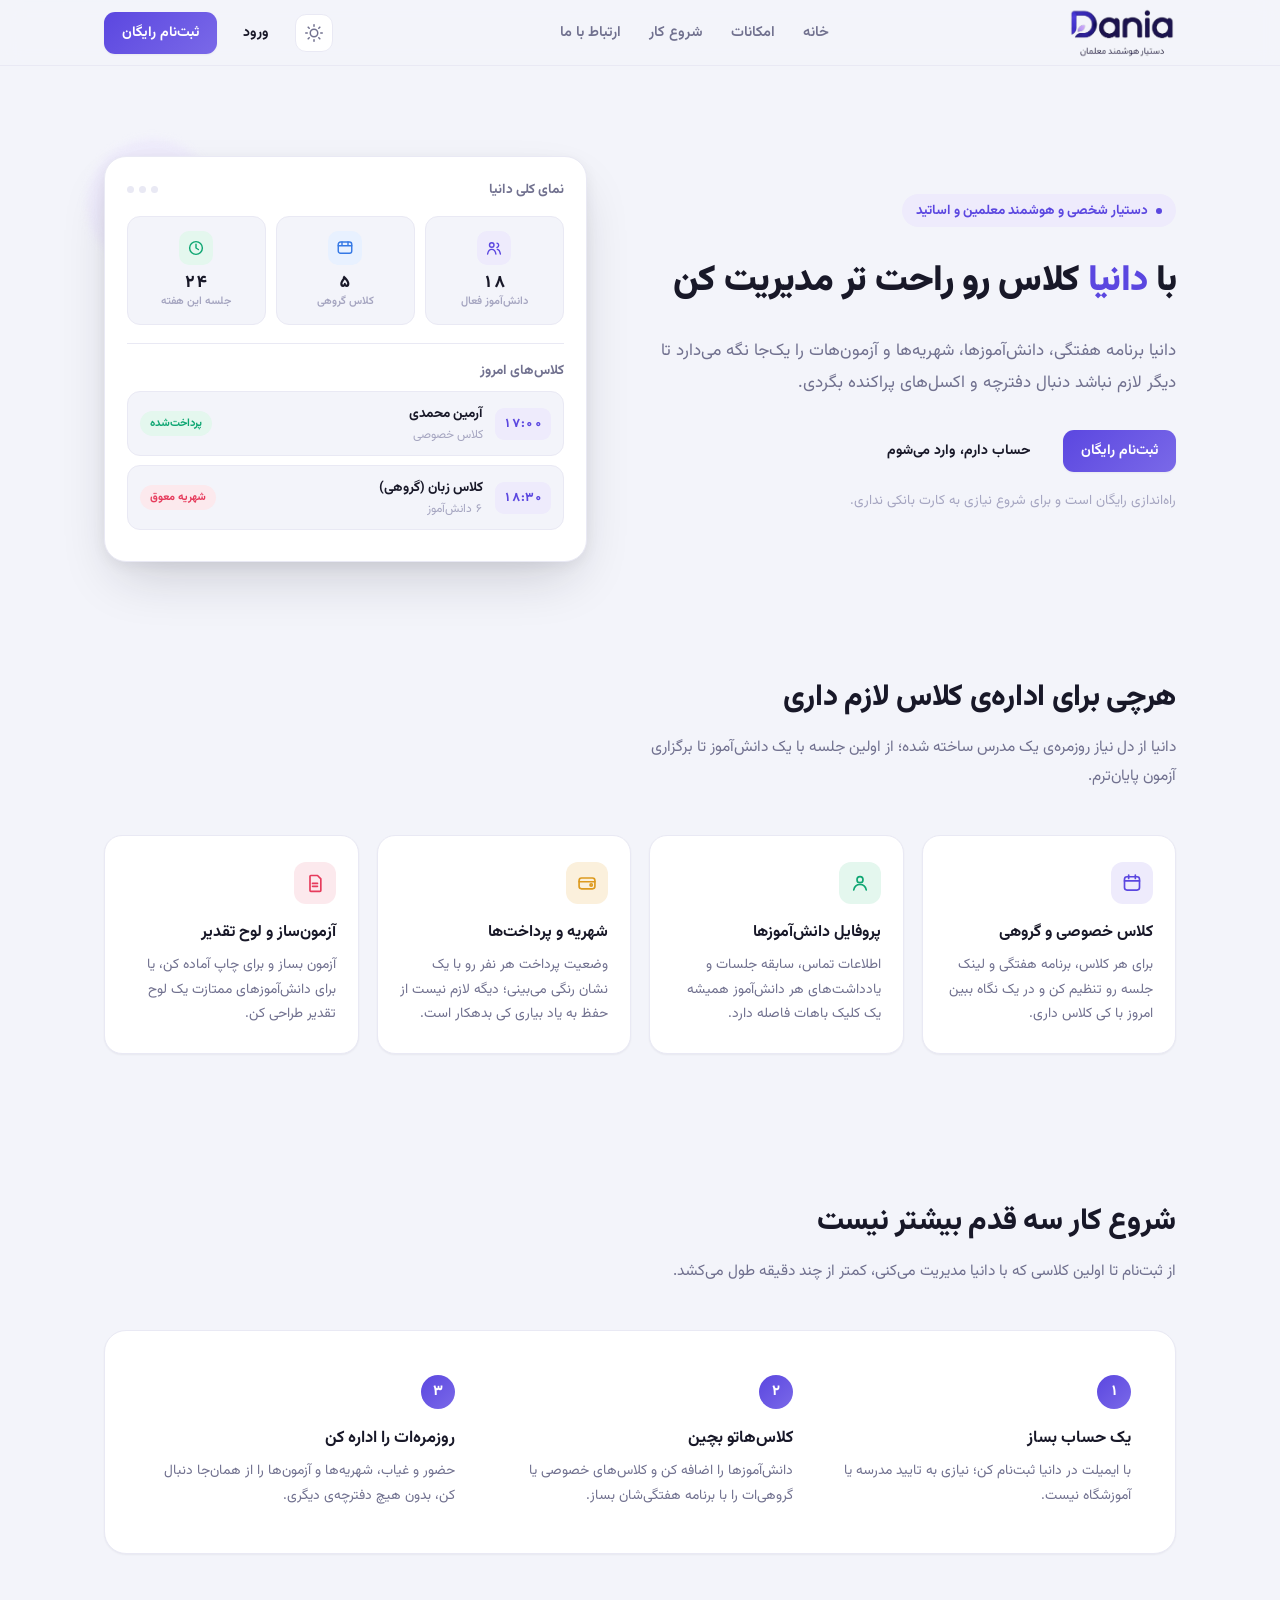
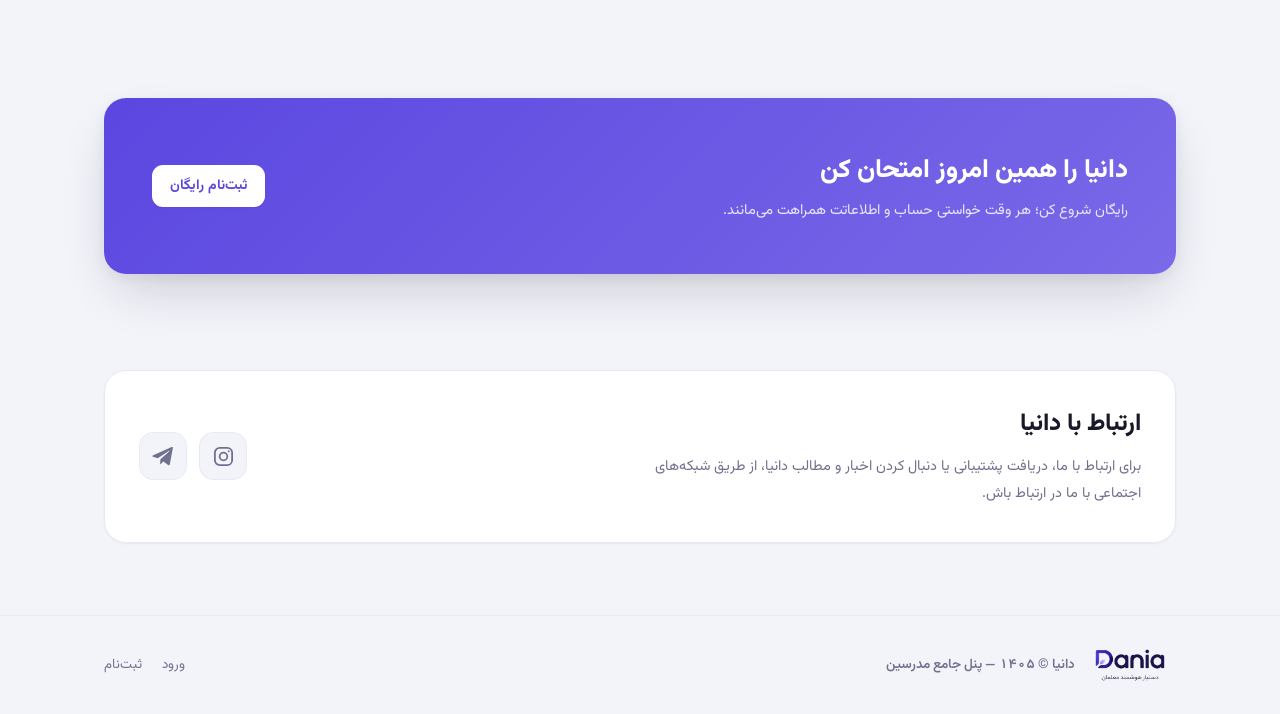
==== index.html @ 52aa92b7 "Create index.html" ====
<!DOCTYPE html>
<html lang="fa" dir="rtl">

<head>
  <meta charset="UTF-8">
  <meta name="viewport" content="width=device-width, initial-scale=1">
  <title>دانیا — پنل جامع مدرسین</title>
  <meta name="description"
    content="دانیا، محیطی برای اداره‌ی کلاس‌های خصوصی و گروهی: برنامه هفتگی، دانش‌آموزها، شهریه‌ها و آزمون‌ها، همه در یک‌جا.">
  <link rel="preconnect" href="https://fonts.googleapis.com">
  <link rel="preconnect" href="https://fonts.gstatic.com" crossorigin>
  <link href="https://fonts.googleapis.com/css2?family=Vazirmatn:wght@400;500;600;700;800;900&display=swap"
    rel="stylesheet">
  <style>
    :root {
      --bg: #F3F4FA;
      --card: #FFFFFF;
      --ink: #181828;
      --ink-soft: #71718F;
      --ink-faint: #A5A5C0;
      --line: #E9E9F4;
      --primary: #5B47E0;
      --primary-light: #7A69E8;
      --primary-bg: #EEEBFC;
      --primary-grad: linear-gradient(135deg, var(--primary), var(--primary-light));
      --emerald: #0EA672;
      --emerald-bg: #E4F7EE;
      --rose: #E63B5C;
      --rose-bg: #FCE9ED;
      --amber: #DD9A1F;
      --amber-bg: #FBF0DC;
      --shadow-sm: 0 1px 2px rgba(24, 24, 40, .05);
      --shadow-md: 0 6px 16px -4px rgba(24, 24, 40, .09), 0 2px 5px rgba(24, 24, 40, .05);
      --shadow-lg: 0 24px 55px -14px rgba(24, 24, 40, .20), 0 4px 14px rgba(24, 24, 40, .06);
      --r-sm: 10px;
      --r-md: 14px;
      --r-lg: 18px;
      --r-xl: 22px;
    }

    html[data-theme="dark"] {
      --bg: #101018;
      --card: #1A1A29;
      --ink: #EDEDF6;
      --ink-soft: #A6A6C4;
      --ink-faint: #6D6D8E;
      --line: #28283C;
      --primary: #7C6BEF;
      --primary-light: #9689F3;
      --primary-bg: #26224A;
      --emerald: #34D399;
      --emerald-bg: #123527;
      --rose: #FB7185;
      --rose-bg: #3A1620;
      --amber: #F2B84B;
      --amber-bg: #3A2C10;
      --shadow-sm: 0 1px 2px rgba(0, 0, 0, .35);
      --shadow-md: 0 6px 18px -4px rgba(0, 0, 0, .4);
      --shadow-lg: 0 24px 55px -14px rgba(0, 0, 0, .55);
    }

    * {
      box-sizing: border-box;
    }

    html {
      scroll-behavior: smooth;
    }

    html,
    body {
      margin: 0;
      padding: 0;
    }

    html {
      transition: background-color .2s;
    }

    body {
      font-family: 'Vazirmatn', sans-serif;
      background:
        radial-gradient(720px 420px at 8% -8%, rgba(91, 71, 224, .08), transparent 60%),
        var(--bg);
      color: var(--ink);
      -webkit-font-smoothing: antialiased;
      font-variant-numeric: tabular-nums;
      transition: background-color .2s, color .2s;
    }

    html[data-theme="dark"] body {
      background:
        radial-gradient(720px 420px at 8% -8%, rgba(124, 107, 239, .14), transparent 60%),
        var(--bg);
    }

    a {
      color: inherit;
      text-decoration: none;
    }

    img,
    svg {
      display: block;
    }

    .wrap {
      max-width: 1120px;
      margin: 0 auto;
      padding: 0 24px;
    }

    /* ---------- header ---------- */
    header {
      position: sticky;
      top: 0;
      z-index: 40;
      backdrop-filter: blur(10px);
      background: color-mix(in srgb, var(--bg) 82%, transparent);
      border-bottom: 1px solid var(--line);
    }

    .nav {
      display: flex;
      align-items: center;
      justify-content: space-between;
      height: 65px;
      gap: 16px;
    }

    .nav-auth {
      display: flex;
      align-items: center;
      gap: 8px;
    }

    .nav-links {
      display: flex;
      align-items: center;
      justify-content: center;
      gap: 28px;
      flex: 1;
      min-width: 0;
      font-size: 14.5px;
      font-weight: 600;
      color: var(--ink-soft);
    }

    .nav-links a:hover {
      color: var(--ink);
    }

    .nav-brand {
      display: flex;
      align-items: center;
      justify-content: flex-start;
      flex: 0 0 120px;
      width: 120px;
      height: 72px;
      overflow: hidden;
    }

    .site-logo {
      width: 108px;
      height: 50px;
      display: block;
      object-fit: contain;
      object-position: center;
      flex: 0 0 auto;
    }

    .site-logo-dark {
      display: none;
    }

    html[data-theme="dark"] .site-logo-light {
      display: none;
    }

    html[data-theme="dark"] .site-logo-dark {
      display: block;
    }

    .nav-brand h1 {
      display: none;
    }

    .btn {
      font-family: inherit;
      font-size: 14px;
      font-weight: 700;
      border: none;
      cursor: pointer;
      padding: 10px 18px;
      border-radius: 11px;
      transition: transform .15s ease, box-shadow .15s ease, background-color .15s ease;
      display: inline-flex;
      align-items: center;
      gap: 6px;
      white-space: nowrap;
    }

    .btn.primary {
      background: var(--primary-grad);
      color: #fff;
      box-shadow: var(--shadow-sm);
    }

    .btn.primary:hover {
      box-shadow: var(--shadow-md);
      transform: translateY(-1px);
    }

    .btn.ghost {
      background: transparent;
      color: var(--ink);
    }

    .btn.ghost:hover {
      background: var(--primary-bg);
      color: var(--primary);
    }

    .theme-btn {
      width: 38px;
      height: 38px;
      border-radius: 11px;
      border: 1px solid var(--line);
      background: var(--card);
      color: var(--ink-soft);
      display: flex;
      align-items: center;
      justify-content: center;
      cursor: pointer;
      flex-shrink: 0;
    }

    .theme-btn:hover {
      color: var(--primary);
      border-color: var(--primary-light);
    }

    /* ---------- hero ---------- */
    .hero {
      padding: 90px 0 40px;
    }

    .hero-grid {
      display: grid;
      grid-template-columns: 1.05fr .95fr;
      gap: 56px;
      align-items: center;
    }

    .eyebrow {
      display: inline-flex;
      align-items: center;
      gap: 8px;
      font-size: 13.5px;
      font-weight: 700;
      color: var(--primary);
      background: var(--primary-bg);
      padding: 6px 14px;
      border-radius: 100px;
      margin-bottom: 18px;
    }

    .eyebrow span {
      width: 6px;
      height: 6px;
      border-radius: 50%;
      background: var(--primary);
    }

    h2.hero-title {
      font-size: 36px;
      line-height: 2;
      font-weight: 900;
      margin: 0 0 18px;
      letter-spacing: -.5px;
    }

    .hero p.lead {
      font-size: 17px;
      line-height: 1.9;
      color: var(--ink-soft);
      margin: 0 0 30px;
      max-width: 52ch;
    }

    .hero-cta {
      display: flex;
      align-items: center;
      gap: 14px;
      flex-wrap: wrap;
    }

    .hero-note {
      margin-top: 18px;
      font-size: 13.5px;
      color: var(--ink-faint);
    }

    /* mock dashboard preview */
    .mock {
      background: var(--card);
      border: 1px solid var(--line);
      border-radius: var(--r-xl);
      box-shadow: var(--shadow-lg);
      padding: 22px;
      position: relative;
    }

    .mock::before {
      content: '';
      position: absolute;
      inset: -18px auto auto -18px;
      width: 130px;
      height: 130px;
      border-radius: 50%;
      background: var(--primary-bg);
      filter: blur(4px);
      z-index: -1;
      opacity: .9;
    }

    .mock-head {
      display: flex;
      align-items: center;
      justify-content: space-between;
      margin-bottom: 16px;
    }

    .mock-head-title {
      font-size: 13.5px;
      font-weight: 700;
      color: var(--ink-soft);
    }

    .mock-dots {
      display: flex;
      gap: 5px;
    }

    .mock-dots span {
      width: 7px;
      height: 7px;
      border-radius: 50%;
      background: var(--line);
    }

    .mock-stats {
      display: grid;
      grid-template-columns: repeat(3, 1fr);
      gap: 10px;
      margin-bottom: 18px;
    }

    .mock-stat {
      display: flex;
      flex-direction: column;
      align-items: center;
      text-align: center;
      gap: 8px;
      padding: 14px 8px;
      border: 1px solid var(--line);
      border-radius: 13px;
      background: var(--bg);
    }

    .mock-stat-icon {
      width: 34px;
      height: 34px;
      border-radius: 10px;
      display: flex;
      align-items: center;
      justify-content: center;
    }

    .mock-stat-icon.violet {
      background: var(--primary-bg);
      color: var(--primary);
    }

    .mock-stat-icon.blue {
      background: #E8F1FF;
      color: #3478E5;
    }

    .mock-stat-icon.emerald {
      background: var(--emerald-bg);
      color: var(--emerald);
    }

    html[data-theme="dark"] .mock-stat-icon.blue {
      background: #172A45;
      color: #75A9FF;
    }

    .mock-stat-num {
      font-size: 17px;
      font-weight: 800;
      line-height: 1.2;
    }

    .mock-stat-lbl {
      font-size: 11px;
      color: var(--ink-faint);
      font-weight: 600;
    }

    .mock-divider {
      height: 1px;
      background: var(--line);
      margin: 0 0 16px;
    }

    .mock-row {
      display: flex;
      align-items: center;
      gap: 12px;
      padding: 11px 12px;
      border: 1px solid var(--line);
      border-radius: 13px;
      margin-bottom: 9px;
      background: var(--bg);
    }

    .mock-time {
      font-size: 12.5px;
      font-weight: 800;
      color: var(--primary);
      background: var(--primary-bg);
      border-radius: 9px;
      padding: 6px 8px;
      flex-shrink: 0;
      min-width: 46px;
      text-align: center;
    }

    .mock-row-info {
      flex: 1;
      min-width: 0;
    }

    .mock-row-name {
      font-size: 13.5px;
      font-weight: 700;
    }

    .mock-row-sub {
      font-size: 12px;
      color: var(--ink-faint);
      margin-top: 2px;
    }

    .mock-badge {
      font-size: 11px;
      font-weight: 700;
      padding: 4px 10px;
      border-radius: 100px;
      flex-shrink: 0;
    }

    .mock-badge.paid {
      background: var(--emerald-bg);
      color: var(--emerald);
    }

    .mock-badge.due {
      background: var(--rose-bg);
      color: var(--rose);
    }

    /* ---------- sections ---------- */
    section {
      padding: 72px 0;
    }

    .section-head {
      max-width: 60ch;
      margin-bottom: 44px;
    }

    .section-head h3 {
      font-size: 30px;
      font-weight: 800;
      margin: 0 0 12px;
      letter-spacing: -.3px;
    }

    .section-head p {
      font-size: 15.5px;
      color: var(--ink-soft);
      line-height: 1.85;
      margin: 0;
    }

    .features {
      display: grid;
      grid-template-columns: repeat(4, 1fr);
      gap: 18px;
    }

    .feature {
      background: var(--card);
      border: 1px solid var(--line);
      border-radius: var(--r-lg);
      padding: 26px 22px;
      box-shadow: var(--shadow-sm);
    }

    .feature-icon {
      width: 42px;
      height: 42px;
      border-radius: 12px;
      display: flex;
      align-items: center;
      justify-content: center;
      margin-bottom: 16px;
    }

    .feature-icon.violet {
      background: var(--primary-bg);
      color: var(--primary);
    }

    .feature-icon.emerald {
      background: var(--emerald-bg);
      color: var(--emerald);
    }

    .feature-icon.amber {
      background: var(--amber-bg);
      color: var(--amber);
    }

    .feature-icon.rose {
      background: var(--rose-bg);
      color: var(--rose);
    }

    .feature h4 {
      font-size: 16px;
      font-weight: 700;
      margin: 0 0 8px;
    }

    .feature p {
      font-size: 13.8px;
      color: var(--ink-soft);
      line-height: 1.8;
      margin: 0;
    }

    .steps-wrap {
      background: var(--card);
      border: 1px solid var(--line);
      border-radius: var(--r-xl);
      padding: 44px;
      box-shadow: var(--shadow-sm);
    }

    .steps {
      display: grid;
      grid-template-columns: repeat(3, 1fr);
      gap: 32px;
      position: relative;
    }

    .step {
      position: relative;
      padding-inline-start: 0;
    }

    .step-num {
      width: 34px;
      height: 34px;
      border-radius: 50%;
      background: var(--primary-grad);
      color: #fff;
      font-weight: 800;
      font-size: 14.5px;
      display: flex;
      align-items: center;
      justify-content: center;
      margin-bottom: 16px;
    }

    .step h4 {
      font-size: 16.5px;
      font-weight: 700;
      margin: 0 0 8px;
    }

    .step p {
      font-size: 13.8px;
      color: var(--ink-soft);
      line-height: 1.8;
      margin: 0;
    }

    .cta-band {
      background: var(--primary-grad);
      border-radius: var(--r-xl);
      padding: 52px 48px;
      display: flex;
      align-items: center;
      justify-content: space-between;
      gap: 24px;
      flex-wrap: wrap;
      box-shadow: var(--shadow-lg);
    }

    .cta-band h3 {
      color: #fff;
      font-size: 26px;
      font-weight: 800;
      margin: 0 0 8px;
    }

    .cta-band p {
      color: rgba(255, 255, 255, .85);
      font-size: 14.5px;
      margin: 0;
    }

    .cta-band .btn.primary {
      background: #fff;
      color: var(--primary);
    }

    .cta-band .btn.primary:hover {
      background: #fff;
    }

    /* ---------- contact ---------- */
    .contact-section {
      padding-top: 24px;
    }

    .contact-card {
      background: var(--card);
      border: 1px solid var(--line);
      border-radius: var(--r-xl);
      padding: 34px;
      box-shadow: var(--shadow-sm);
      display: flex;
      align-items: center;
      justify-content: space-between;
      gap: 28px;
      flex-wrap: wrap;
    }

    .contact-copy {
      max-width: 58ch;
    }

    .contact-copy h3 {
      font-size: 24px;
      font-weight: 800;
      margin: 0 0 10px;
    }

    .contact-copy p {
      font-size: 14.5px;
      color: var(--ink-soft);
      line-height: 1.9;
      margin: 0;
    }

    .social-links {
      display: flex;
      align-items: center;
      gap: 12px;
      flex-shrink: 0;
    }

    .social-link {
      width: 48px;
      height: 48px;
      border-radius: 14px;
      border: 1px solid var(--line);
      background: var(--bg);
      color: var(--ink-soft);
      display: flex;
      align-items: center;
      justify-content: center;
      transition: transform .15s ease, color .15s ease, border-color .15s ease, background-color .15s ease;
    }

    .social-link:hover {
      transform: translateY(-2px);
      color: var(--primary);
      border-color: var(--primary-light);
      background: var(--primary-bg);
    }

    .social-link svg {
      width: 23px;
      height: 23px;
    }

    footer {
      border-top: 1px solid var(--line);
      padding: 32px 0;
    }

    .foot-row {
      display: flex;
      align-items: center;
      justify-content: space-between;
      gap: 16px;
      flex-wrap: wrap;
    }

    .foot-brand {
      display: flex;
      align-items: center;
      gap: 9px;
      color: var(--ink-soft);
      font-size: 13.5px;
      font-weight: 600;
    }

    .foot-brand .site-logo {
      width: 92px;
      height: 34px;
      object-fit: contain;
      flex: 0 0 92px;
    }

    .foot-links {
      display: flex;
      gap: 20px;
      font-size: 13.5px;
      color: var(--ink-soft);
    }

    .foot-links a:hover {
      color: var(--primary);
    }

    @media(max-width:900px) {
      .nav-brand {
        flex: 0 0 110px;
        width: 110px;
      }

      .site-logo {
        width: 108px;
        height: 50px;
      }

      .hero-grid {
        grid-template-columns: 1fr;
        gap: 40px;
      }

      .hero {
        padding: 40px 0 20px;
      }

      h2.hero-title {
        font-size: 32px;
      }

      .features {
        grid-template-columns: repeat(2, 1fr);
      }

      .steps {
        grid-template-columns: 1fr;
        gap: 26px;
      }

      .nav-links {
        display: none;
      }

      .cta-band {
        padding: 36px 26px;
        flex-direction: column;
        text-align: center;
      }

      .contact-card {
        padding: 28px 24px;
      }
    }

    @media(max-width:560px) {
      .features {
        grid-template-columns: 1fr;
      }

      .wrap {
        padding: 0 18px;
      }

      h2.hero-title {
        font-size: 27px;
      }
    }
  </style>
</head>

<body>
  <div id="top"></div>
  <header>
    <div class="wrap nav">
      <div class="nav-brand" aria-label="دانیا">
        <img class="site-logo site-logo-light"
          src="[data-uri]"
          alt="دانیا">
        <img class="site-logo site-logo-dark"
          src="[data-uri]"
          alt="دانیا">
      </div>
      <nav class="nav-links">
        <a href="#top">خانه</a>
        <a href="#features">امکانات</a>
        <a href="#steps">شروع کار</a>
        <a href="#contact">ارتباط با ما</a>
      </nav>
      <div class="nav-auth">
        <button class="theme-btn" id="theme-toggle" title="تغییر حالت نمایش" aria-label="تغییر حالت نمایش"></button>
        <a class="btn ghost" href="app.html">ورود</a>
        <a class="btn primary" href="app.html#signup">ثبت‌نام رایگان</a>
      </div>
    </div>
  </header>

  <main>
    <section class="hero">
      <div class="wrap hero-grid">
        <div>
          <div class="eyebrow"><span></span>دستیار شخصی و هوشمند معلمین و اساتید</div>
          <h2 class="hero-title">با <span style="color: #5B47E0;">دانیا</span> کلاس رو راحت تر مدیریت کن</h2>
          <p class="lead">دانیا برنامه هفتگی، دانش‌آموزها، شهریه‌ها و آزمون‌هات را یک‌جا نگه می‌دارد تا دیگر لازم نباشد
            دنبال دفترچه و اکسل‌های پراکنده بگردی.</p>
          <div class="hero-cta">
            <a class="btn primary" href="app.html#signup">ثبت‌نام رایگان</a>
            <a class="btn ghost" href="app.html">حساب دارم، وارد می‌شوم</a>
          </div>
          <p class="hero-note">راه‌اندازی رایگان است و برای شروع نیازی به کارت بانکی نداری.</p>
        </div>

        <div class="mock" aria-hidden="true">
          <div class="mock-head">
            <div class="mock-head-title">نمای کلی دانیا</div>
            <div class="mock-dots"><span></span><span></span><span></span></div>
          </div>
          <div class="mock-stats">
            <div class="mock-stat">
              <div class="mock-stat-icon violet"><svg width="18" height="18" viewBox="0 0 24 24" fill="none"
                  stroke="currentColor" stroke-width="1.9" stroke-linecap="round" stroke-linejoin="round">
                  <circle cx="9" cy="8" r="3" />
                  <path d="M3.5 20c.7-4.2 2.5-6.2 5.5-6.2s4.8 2 5.5 6.2" />
                  <path d="M16 5.5a3 3 0 0 1 0 5.8M16.5 13.9c2.1.5 3.4 2.4 4 6.1" />
                </svg></div>
              <div class="mock-stat-copy">
                <div class="mock-stat-num">۱۸</div>
                <div class="mock-stat-lbl">دانش‌آموز فعال</div>
              </div>
            </div>
            <div class="mock-stat">
              <div class="mock-stat-icon blue"><svg width="18" height="18" viewBox="0 0 24 24" fill="none"
                  stroke="currentColor" stroke-width="1.9" stroke-linecap="round" stroke-linejoin="round">
                  <rect x="3" y="4" width="18" height="15" rx="3" />
                  <path d="M3 9h18M8 4v4M16 4v4" />
                </svg></div>
              <div class="mock-stat-copy">
                <div class="mock-stat-num">۵</div>
                <div class="mock-stat-lbl">کلاس گروهی</div>
              </div>
            </div>
            <div class="mock-stat">
              <div class="mock-stat-icon emerald"><svg width="18" height="18" viewBox="0 0 24 24" fill="none"
                  stroke="currentColor" stroke-width="1.9" stroke-linecap="round" stroke-linejoin="round">
                  <circle cx="12" cy="12" r="8.5" />
                  <path d="M12 7v5l3.2 2" />
                </svg></div>
              <div class="mock-stat-copy">
                <div class="mock-stat-num">۲۴</div>
                <div class="mock-stat-lbl">جلسه این هفته</div>
              </div>
            </div>
          </div>
          <div class="mock-divider"></div>
          <div class="mock-head-title" style="margin-bottom:10px;">کلاس‌های امروز</div>
          <div class="mock-row">
            <div class="mock-time">۱۷:۰۰</div>
            <div class="mock-row-info">
              <div class="mock-row-name">آرمین محمدی</div>
              <div class="mock-row-sub">کلاس خصوصی</div>
            </div>
            <div class="mock-badge paid">پرداخت‌شده</div>
          </div>
          <div class="mock-row">
            <div class="mock-time">۱۸:۳۰</div>
            <div class="mock-row-info">
              <div class="mock-row-name">کلاس زبان (گروهی)</div>
              <div class="mock-row-sub">۶ دانش‌آموز</div>
            </div>
            <div class="mock-badge due">شهریه معوق</div>
          </div>
        </div>
      </div>
    </section>

    <section id="features">
      <div class="wrap">
        <div class="section-head">
          <h3>هرچی برای اداره‌ی کلاس لازم داری</h3>
          <p>دانیا از دل نیاز روزمره‌ی یک مدرس ساخته شده؛ از اولین جلسه با یک دانش‌آموز تا برگزاری آزمون پایان‌ترم.</p>
        </div>
        <div class="features">
          <div class="feature">
            <div class="feature-icon violet">
              <svg width="20" height="20" viewBox="0 0 24 24" fill="none" stroke="currentColor" stroke-width="2"
                stroke-linecap="round" stroke-linejoin="round">
                <rect x="3" y="4.5" width="18" height="16" rx="3" />
                <line x1="3" y1="9.5" x2="21" y2="9.5" />
                <line x1="8" y1="2.5" x2="8" y2="6.5" />
                <line x1="16" y1="2.5" x2="16" y2="6.5" />
              </svg>
            </div>
            <h4>کلاس خصوصی و گروهی</h4>
            <p>برای هر کلاس، برنامه هفتگی و لینک جلسه رو تنظیم کن و در یک نگاه ببین امروز با کی کلاس داری.</p>
          </div>
          <div class="feature">
            <div class="feature-icon emerald">
              <svg width="20" height="20" viewBox="0 0 24 24" fill="none" stroke="currentColor" stroke-width="2"
                stroke-linecap="round" stroke-linejoin="round">
                <circle cx="12" cy="8" r="3.6" />
                <path d="M4.5 20.2c.9-4.3 3.3-6.4 7.5-6.4s6.6 2.1 7.5 6.4" />
              </svg>
            </div>
            <h4>پروفایل دانش‌آموزها</h4>
            <p>اطلاعات تماس، سابقه جلسات و یادداشت‌های هر دانش‌آموز همیشه یک کلیک باهات فاصله دارد.</p>
          </div>
          <div class="feature">
            <div class="feature-icon amber">
              <svg width="20" height="20" viewBox="0 0 24 24" fill="none" stroke="currentColor" stroke-width="2"
                stroke-linecap="round" stroke-linejoin="round">
                <rect x="2.5" y="6" width="19" height="13" rx="3" />
                <path d="M2.5 10.5h19" />
                <circle cx="17" cy="14.3" r="1.4" />
              </svg>
            </div>
            <h4>شهریه و پرداخت‌ها</h4>
            <p>وضعیت پرداخت هر نفر رو با یک نشان رنگی می‌بینی؛ دیگه لازم نیست از حفظ به یاد بیاری کی بدهکار است.</p>
          </div>
          <div class="feature">
            <div class="feature-icon rose">
              <svg width="20" height="20" viewBox="0 0 24 24" fill="none" stroke="currentColor" stroke-width="2"
                stroke-linecap="round" stroke-linejoin="round">
                <path d="M7 3h8l4 4v14a1 1 0 0 1-1 1H7a1 1 0 0 1-1-1V4a1 1 0 0 1 1-1Z" />
                <path d="M9 12.5h6M9 16h6" />
              </svg>
            </div>
            <h4>آزمون‌ساز و لوح تقدیر</h4>
            <p>آزمون بساز و برای چاپ آماده کن، یا برای دانش‌آموزهای ممتازت یک لوح تقدیر طراحی کن.</p>
          </div>
        </div>
      </div>
    </section>

    <section id="steps">
      <div class="wrap">
        <div class="section-head">
          <h3>شروع کار سه قدم بیشتر نیست</h3>
          <p>از ثبت‌نام تا اولین کلاسی که با دانیا مدیریت می‌کنی، کمتر از چند دقیقه طول می‌کشد.</p>
        </div>
        <div class="steps-wrap">
          <div class="steps">
            <div class="step">
              <div class="step-num">۱</div>
              <h4>یک حساب بساز</h4>
              <p>با ایمیلت در دانیا ثبت‌نام کن؛ نیازی به تایید مدرسه یا آموزشگاه نیست.</p>
            </div>
            <div class="step">
              <div class="step-num">۲</div>
              <h4>کلاس‌هاتو بچین</h4>
              <p>دانش‌آموزها را اضافه کن و کلاس‌های خصوصی یا گروهی‌ات را با برنامه هفتگی‌شان بساز.</p>
            </div>
            <div class="step">
              <div class="step-num">۳</div>
              <h4>روزمره‌ات را اداره کن</h4>
              <p>حضور و غیاب، شهریه‌ها و آزمون‌ها را از همان‌جا دنبال کن، بدون هیچ دفترچه‌ی دیگری.</p>
            </div>
          </div>
        </div>
      </div>
    </section>



    <section>
      <div class="wrap">
        <div class="cta-band">
          <div>
            <h3>دانیا را همین امروز امتحان کن</h3>
            <p>رایگان شروع کن؛ هر وقت خواستی حساب و اطلاعاتت همراهت می‌مانند.</p>
          </div>
          <a class="btn primary" href="app.html#signup">ثبت‌نام رایگان</a>
        </div>
      </div>
    </section>

    <section id="contact" class="contact-section">
      <div class="wrap">
        <div class="contact-card">
          <div class="contact-copy">
            <h3>ارتباط با دانیا</h3>
            <p>برای ارتباط با ما، دریافت پشتیبانی یا دنبال کردن اخبار و مطالب دانیا، از طریق شبکه‌های اجتماعی با ما در
              ارتباط باش.</p>
          </div>
          <div class="social-links" aria-label="شبکه‌های اجتماعی">
            <a class="social-link" href="https://instagram.com/daniaapp" target="_blank" rel="noopener noreferrer"
              aria-label="اینستاگرام دانیا" title="اینستاگرام">
              <svg viewBox="0 0 24 24" fill="none" stroke="currentColor" stroke-width="1.9" stroke-linecap="round"
                stroke-linejoin="round">
                <rect x="3" y="3" width="18" height="18" rx="5"></rect>
                <circle cx="12" cy="12" r="4"></circle>
                <circle cx="17.5" cy="6.5" r="1" fill="currentColor" stroke="none"></circle>
              </svg>
            </a>
            <a class="social-link" href="https://t.me/daniaapp" target="_blank" rel="noopener noreferrer"
              aria-label="تلگرام دانیا" title="تلگرام">
              <svg viewBox="0 0 24 24" fill="currentColor">
                <path
                  d="M21.7 3.3 18.6 20c-.2 1.2-.9 1.5-1.8.9l-5-3.7-2.4 2.3c-.3.3-.5.5-1 .5l.4-5.1 9.3-8.4c.4-.4-.1-.6-.6-.2L6 13.7l-4.9-1.5c-1.1-.3-1.1-1.1.2-1.6L20.5 2.2c.9-.3 1.7.2 1.2 1.1Z">
                </path>
              </svg>
            </a>
          </div>
        </div>
      </div>
    </section>
  </main>

  <footer>
    <div class="wrap foot-row">
      <div class="foot-brand">
        <img class="site-logo site-logo-light"
          src="[data-uri]"
          alt="دانیا">
        <img class="site-logo site-logo-dark"
          src="[data-uri]"
          alt="دانیا">
        <span>دانیا © ۱۴۰۵ — پنل جامع مدرسین</span>
      </div>
      <div class="foot-links">
        <a href="app.html">ورود</a>
        <a href="app.html#signup">ثبت‌نام</a>
      </div>
  </footer>

  <script>
    var theme = 'light';
    function sunIcon() {
      return '<svg width="18" height="18" viewBox="0 0 24 24" fill="none" stroke="currentColor" stroke-width="2" stroke-linecap="round" stroke-linejoin="round"><path d="M21 12.79A9 9 0 1 1 11.21 3 7 7 0 0 0 21 12.79Z"/></svg>';
    }
    function moonIcon() {
      return '<svg width="18" height="18" viewBox="0 0 24 24" fill="none" stroke="currentColor" stroke-width="2" stroke-linecap="round" stroke-linejoin="round"><circle cx="12" cy="12" r="5"/><line x1="12" y1="1" x2="12" y2="3"/><line x1="12" y1="21" x2="12" y2="23"/><line x1="4.22" y1="4.22" x2="5.64" y2="5.64"/><line x1="18.36" y1="18.36" x2="19.78" y2="19.78"/><line x1="1" y1="12" x2="3" y2="12"/><line x1="21" y1="12" x2="23" y2="12"/><line x1="4.22" y1="19.78" x2="5.64" y2="18.36"/><line x1="18.36" y1="5.64" x2="19.78" y2="4.22"/></svg>';
    }
    var toggleBtn = document.getElementById('theme-toggle');
    function applyTheme() {
      document.documentElement.setAttribute('data-theme', theme);
      toggleBtn.innerHTML = theme === 'dark' ? sunIcon() : moonIcon();
      toggleBtn.title = theme === 'dark' ? 'حالت روشن' : 'حالت تاریک';
    }
    if (window.matchMedia && window.matchMedia('(prefers-color-scheme: dark)').matches) {
      theme = 'dark';
    }
    applyTheme();
    toggleBtn.addEventListener('click', function () {
      theme = theme === 'dark' ? 'light' : 'dark';
      applyTheme();
    });
  </script>

</body>

</html>
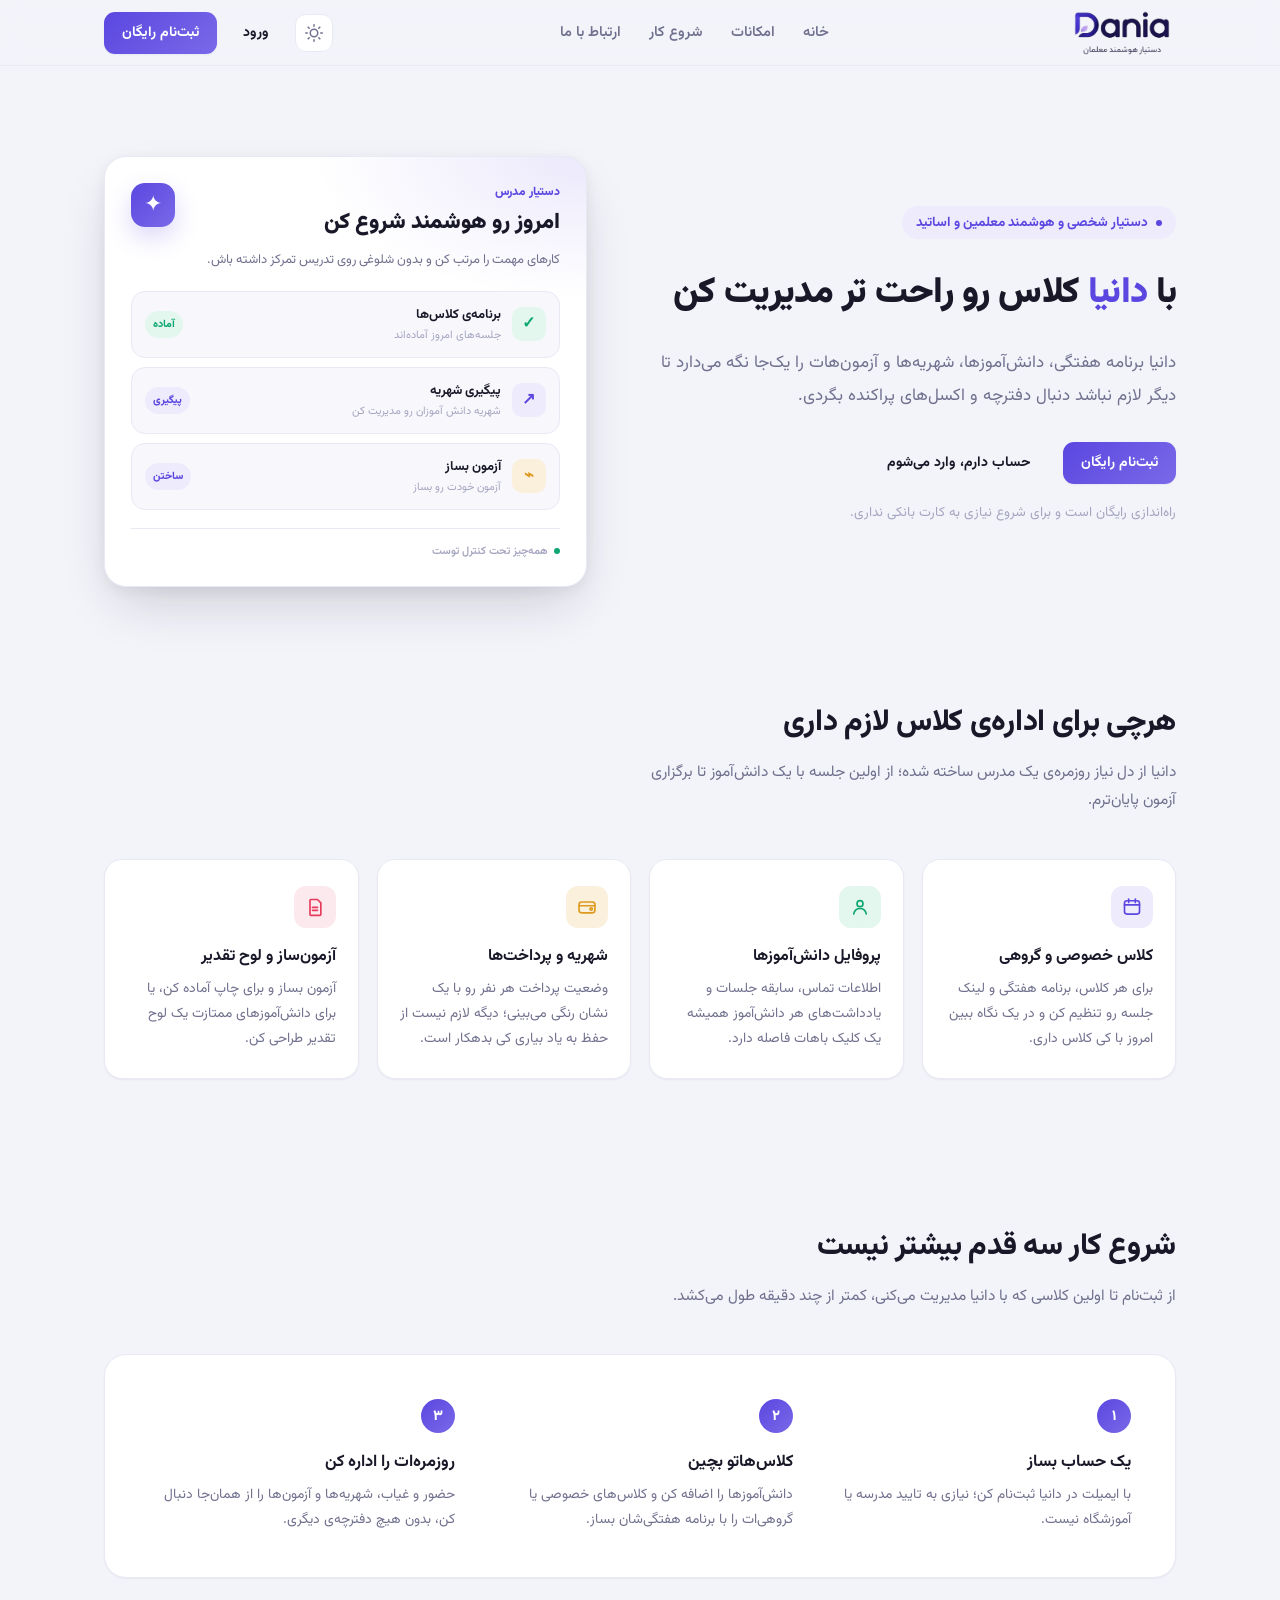
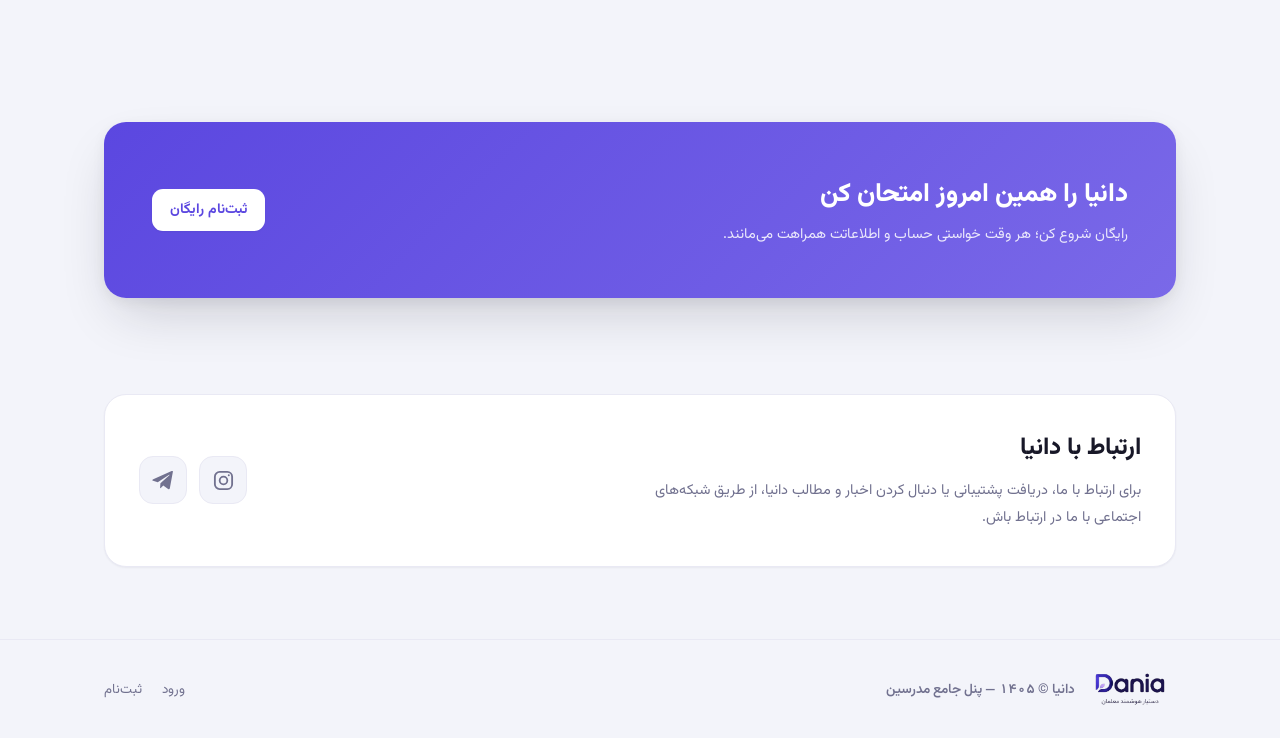
==== commit cab91265: "Update index.html" ====
--- a/index.html
+++ b/index.html
@@ -4,7 +4,7 @@
 <head>
   <meta charset="UTF-8">
   <meta name="viewport" content="width=device-width, initial-scale=1">
-  <title>دانیا — پنل جامع مدرسین</title>
+  <title>دانیا - دستیار هوشمند معلمان</title>
   <meta name="description"
     content="دانیا، محیطی برای اداره‌ی کلاس‌های خصوصی و گروهی: برنامه هفتگی، دانش‌آموزها، شهریه‌ها و آزمون‌ها، همه در یک‌جا.">
   <link rel="preconnect" href="https://fonts.googleapis.com">
@@ -154,19 +154,20 @@
       display: flex;
       align-items: center;
       justify-content: flex-start;
-      flex: 0 0 120px;
-      width: 120px;
-      height: 72px;
-      overflow: hidden;
+      flex: 0 0 clamp(78px, 11vw, 120px);
+      width: clamp(78px, 11vw, 120px);
+      height: 65px;
+      overflow: visible;
     }
 
     .site-logo {
-      width: 108px;
-      height: 50px;
+      width: clamp(72px, 9vw, 108px);
+      height: auto;
+      max-height: 46px;
       display: block;
       object-fit: contain;
       object-position: center;
-      flex: 0 0 auto;
+      flex: 0 1 auto;
     }
 
     .site-logo-dark {
@@ -337,6 +338,17 @@
       color: var(--ink-soft);
     }
 
+    .mock-live-dot {
+      display: inline-block;
+      width: 7px;
+      height: 7px;
+      margin-left: 7px;
+      border-radius: 50%;
+      background: var(--emerald);
+      box-shadow: 0 0 0 4px var(--emerald-bg);
+      vertical-align: middle;
+    }
+
     .mock-dots {
       display: flex;
       gap: 5px;
@@ -472,6 +484,123 @@
       color: var(--rose);
     }
 
+    /* ---------- mentor panel ---------- */
+    .mentor-panel {
+      padding: 26px;
+      overflow: hidden;
+      background:
+        radial-gradient(420px 220px at 100% 0%, rgba(91,71,224,.12), transparent 65%),
+        var(--card);
+    }
+
+    .mentor-panel-top {
+      display: flex;
+      align-items: flex-start;
+      justify-content: space-between;
+      gap: 16px;
+      margin-bottom: 8px;
+    }
+
+    .mentor-kicker {
+      font-size: 12px;
+      font-weight: 800;
+      color: var(--primary);
+      margin-bottom: 5px;
+    }
+
+    .mentor-title {
+      font-size: 22px;
+      font-weight: 900;
+      line-height: 1.55;
+    }
+
+    .mentor-spark {
+      width: 44px;
+      height: 44px;
+      border-radius: 14px;
+      display: flex;
+      align-items: center;
+      justify-content: center;
+      background: var(--primary-grad);
+      color: #fff;
+      font-size: 22px;
+      box-shadow: 0 10px 25px rgba(91,71,224,.22);
+      flex-shrink: 0;
+    }
+
+    .mentor-desc {
+      color: var(--ink-soft);
+      font-size: 13px;
+      line-height: 1.9;
+      margin: 0 0 18px;
+    }
+
+    .mentor-task {
+      display: flex;
+      align-items: center;
+      gap: 11px;
+      padding: 13px;
+      margin-top: 9px;
+      border: 1px solid var(--line);
+      border-radius: 14px;
+      background: color-mix(in srgb, var(--bg) 70%, var(--card));
+    }
+
+    .mentor-task-icon {
+      width: 34px;
+      height: 34px;
+      border-radius: 10px;
+      display: flex;
+      align-items: center;
+      justify-content: center;
+      flex-shrink: 0;
+      background: var(--emerald-bg);
+      color: var(--emerald);
+      font-weight: 900;
+    }
+
+    .mentor-task-icon.violet { background: var(--primary-bg); color: var(--primary); }
+    .mentor-task-icon.amber { background: var(--amber-bg); color: var(--amber); }
+
+    .mentor-task-copy {
+      flex: 1;
+      min-width: 0;
+      display: flex;
+      flex-direction: column;
+      gap: 2px;
+    }
+
+    .mentor-task-copy strong { font-size: 13px; }
+    .mentor-task-copy span { font-size: 11px; color: var(--ink-faint); }
+
+    .mentor-state {
+      font-size: 10.5px;
+      font-weight: 800;
+      padding: 5px 8px;
+      border-radius: 999px;
+      background: var(--emerald-bg);
+      color: var(--emerald);
+      flex-shrink: 0;
+    }
+
+    .mentor-state.action { background: var(--primary-bg); color: var(--primary); }
+
+    .mentor-footer {
+      display: flex;
+      align-items: center;
+      justify-content: space-between;
+      margin-top: 18px;
+      padding-top: 14px;
+      border-top: 1px solid var(--line);
+      color: var(--ink-faint);
+      font-size: 11px;
+      font-weight: 600;
+    }
+
+    .mentor-footer span { display: inline-flex; align-items: center; gap: 6px; }
+    .mentor-footer i { width: 6px; height: 6px; border-radius: 50%; background: var(--emerald); }
+    .mentor-footer b { color: var(--primary); font-weight: 800; }
+
     /* ---------- sections ---------- */
     section {
       padding: 72px 0;
@@ -743,13 +872,13 @@
 
     @media(max-width:900px) {
       .nav-brand {
-        flex: 0 0 110px;
-        width: 110px;
+        flex-basis: 92px;
+        width: 92px;
       }
 
       .site-logo {
-        width: 108px;
-        height: 50px;
+        width: 84px;
+        max-height: 40px;
       }
 
       .hero-grid {
@@ -790,6 +919,22 @@
     }
 
     @media(max-width:560px) {
+      .nav {
+        height: 58px;
+        gap: 10px;
+      }
+
+      .nav-brand {
+        flex-basis: 76px;
+        width: 76px;
+        height: 58px;
+      }
+
+      .site-logo {
+        width: 70px;
+        max-height: 34px;
+      }
+
       .features {
         grid-template-columns: 1fr;
       }
@@ -801,8 +946,44 @@
       h2.hero-title {
         font-size: 27px;
       }
+
+      .mentor-panel {
+        padding: 20px;
+      }
+
+      .mentor-title {
+        font-size: 19px;
+      }
+
+      .mentor-task {
+        padding: 11px;
+      }
+
+      .mentor-state {
+        display: none;
+      }
     }
   </style>
+
+<style id="dania-header-icon-fix">
+/* آیکون‌های بخش هدر: اندازه ثابت و متناسب + رنگ‌بندی موضوعی */
+.dania-assistant .mock-task-icon,
+.assistant-card .mock-task-icon,
+.mock-task-icon{
+  width:38px;
+  height:38px;
+  min-width:38px;
+  border-radius:12px;
+  display:flex;
+  align-items:center;
+  justify-content:center;
+}
+.mock-task-icon svg{width:19px;height:19px;stroke-width:2}
+@media (max-width:700px){
+  .mock-task-icon{width:34px;height:34px;min-width:34px;border-radius:10px}
+  .mock-task-icon svg{width:17px;height:17px}
+}
+</style>
 </head>
 
 <body>
@@ -846,64 +1027,34 @@
           <p class="hero-note">راه‌اندازی رایگان است و برای شروع نیازی به کارت بانکی نداری.</p>
         </div>
 
-        <div class="mock" aria-hidden="true">
-          <div class="mock-head">
-            <div class="mock-head-title">نمای کلی دانیا</div>
-            <div class="mock-dots"><span></span><span></span><span></span></div>
-          </div>
-          <div class="mock-stats">
-            <div class="mock-stat">
-              <div class="mock-stat-icon violet"><svg width="18" height="18" viewBox="0 0 24 24" fill="none"
-                  stroke="currentColor" stroke-width="1.9" stroke-linecap="round" stroke-linejoin="round">
-                  <circle cx="9" cy="8" r="3" />
-                  <path d="M3.5 20c.7-4.2 2.5-6.2 5.5-6.2s4.8 2 5.5 6.2" />
-                  <path d="M16 5.5a3 3 0 0 1 0 5.8M16.5 13.9c2.1.5 3.4 2.4 4 6.1" />
-                </svg></div>
-              <div class="mock-stat-copy">
-                <div class="mock-stat-num">۱۸</div>
-                <div class="mock-stat-lbl">دانش‌آموز فعال</div>
-              </div>
+        <div class="mock mentor-panel" aria-hidden="true">
+          <div class="mentor-panel-top">
+            <div>
+              <div class="mentor-kicker">دستیار مدرس</div>
+              <div class="mentor-title">امروز رو هوشمند شروع کن</div>
             </div>
-            <div class="mock-stat">
-              <div class="mock-stat-icon blue"><svg width="18" height="18" viewBox="0 0 24 24" fill="none"
-                  stroke="currentColor" stroke-width="1.9" stroke-linecap="round" stroke-linejoin="round">
-                  <rect x="3" y="4" width="18" height="15" rx="3" />
-                  <path d="M3 9h18M8 4v4M16 4v4" />
-                </svg></div>
-              <div class="mock-stat-copy">
-                <div class="mock-stat-num">۵</div>
-                <div class="mock-stat-lbl">کلاس گروهی</div>
-              </div>
-            </div>
-            <div class="mock-stat">
-              <div class="mock-stat-icon emerald"><svg width="18" height="18" viewBox="0 0 24 24" fill="none"
-                  stroke="currentColor" stroke-width="1.9" stroke-linecap="round" stroke-linejoin="round">
-                  <circle cx="12" cy="12" r="8.5" />
-                  <path d="M12 7v5l3.2 2" />
-                </svg></div>
-              <div class="mock-stat-copy">
-                <div class="mock-stat-num">۲۴</div>
-                <div class="mock-stat-lbl">جلسه این هفته</div>
-              </div>
-            </div>
-          </div>
-          <div class="mock-divider"></div>
-          <div class="mock-head-title" style="margin-bottom:10px;">کلاس‌های امروز</div>
-          <div class="mock-row">
-            <div class="mock-time">۱۷:۰۰</div>
-            <div class="mock-row-info">
-              <div class="mock-row-name">آرمین محمدی</div>
-              <div class="mock-row-sub">کلاس خصوصی</div>
-            </div>
-            <div class="mock-badge paid">پرداخت‌شده</div>
-          </div>
-          <div class="mock-row">
-            <div class="mock-time">۱۸:۳۰</div>
-            <div class="mock-row-info">
-              <div class="mock-row-name">کلاس زبان (گروهی)</div>
-              <div class="mock-row-sub">۶ دانش‌آموز</div>
-            </div>
-            <div class="mock-badge due">شهریه معوق</div>
+            <div class="mentor-spark">✦</div>
+          </div>
+          <p class="mentor-desc">کارهای مهمت را مرتب کن و بدون شلوغی روی تدریس تمرکز داشته باش.</p>
+
+          <div class="mentor-task done">
+            <div class="mentor-task-icon">✓</div>
+            <div class="mentor-task-copy"><strong>برنامه‌ی کلاس‌ها</strong><span>جلسه‌های امروز آماده‌اند</span></div>
+            <span class="mentor-state">آماده</span>
+          </div>
+          <div class="mentor-task">
+            <div class="mentor-task-icon violet">↗</div>
+            <div class="mentor-task-copy"><strong>پیگیری شهریه</strong><span>شهریه دانش آموزان رو مدیریت کن</span></div>
+            <span class="mentor-state action">پیگیری</span>
+          </div>
+          <div class="mentor-task">
+            <div class="mentor-task-icon amber">⌁</div>
+            <div class="mentor-task-copy"><strong>آزمون بساز</strong><span>آزمون خودت رو بساز</span></div>
+            <span class="mentor-state action">ساختن</span>
+          </div>
+
+          <div class="mentor-footer">
+            <span><i></i> همه‌چیز تحت کنترل توست</span>
           </div>
         </div>
       </div>
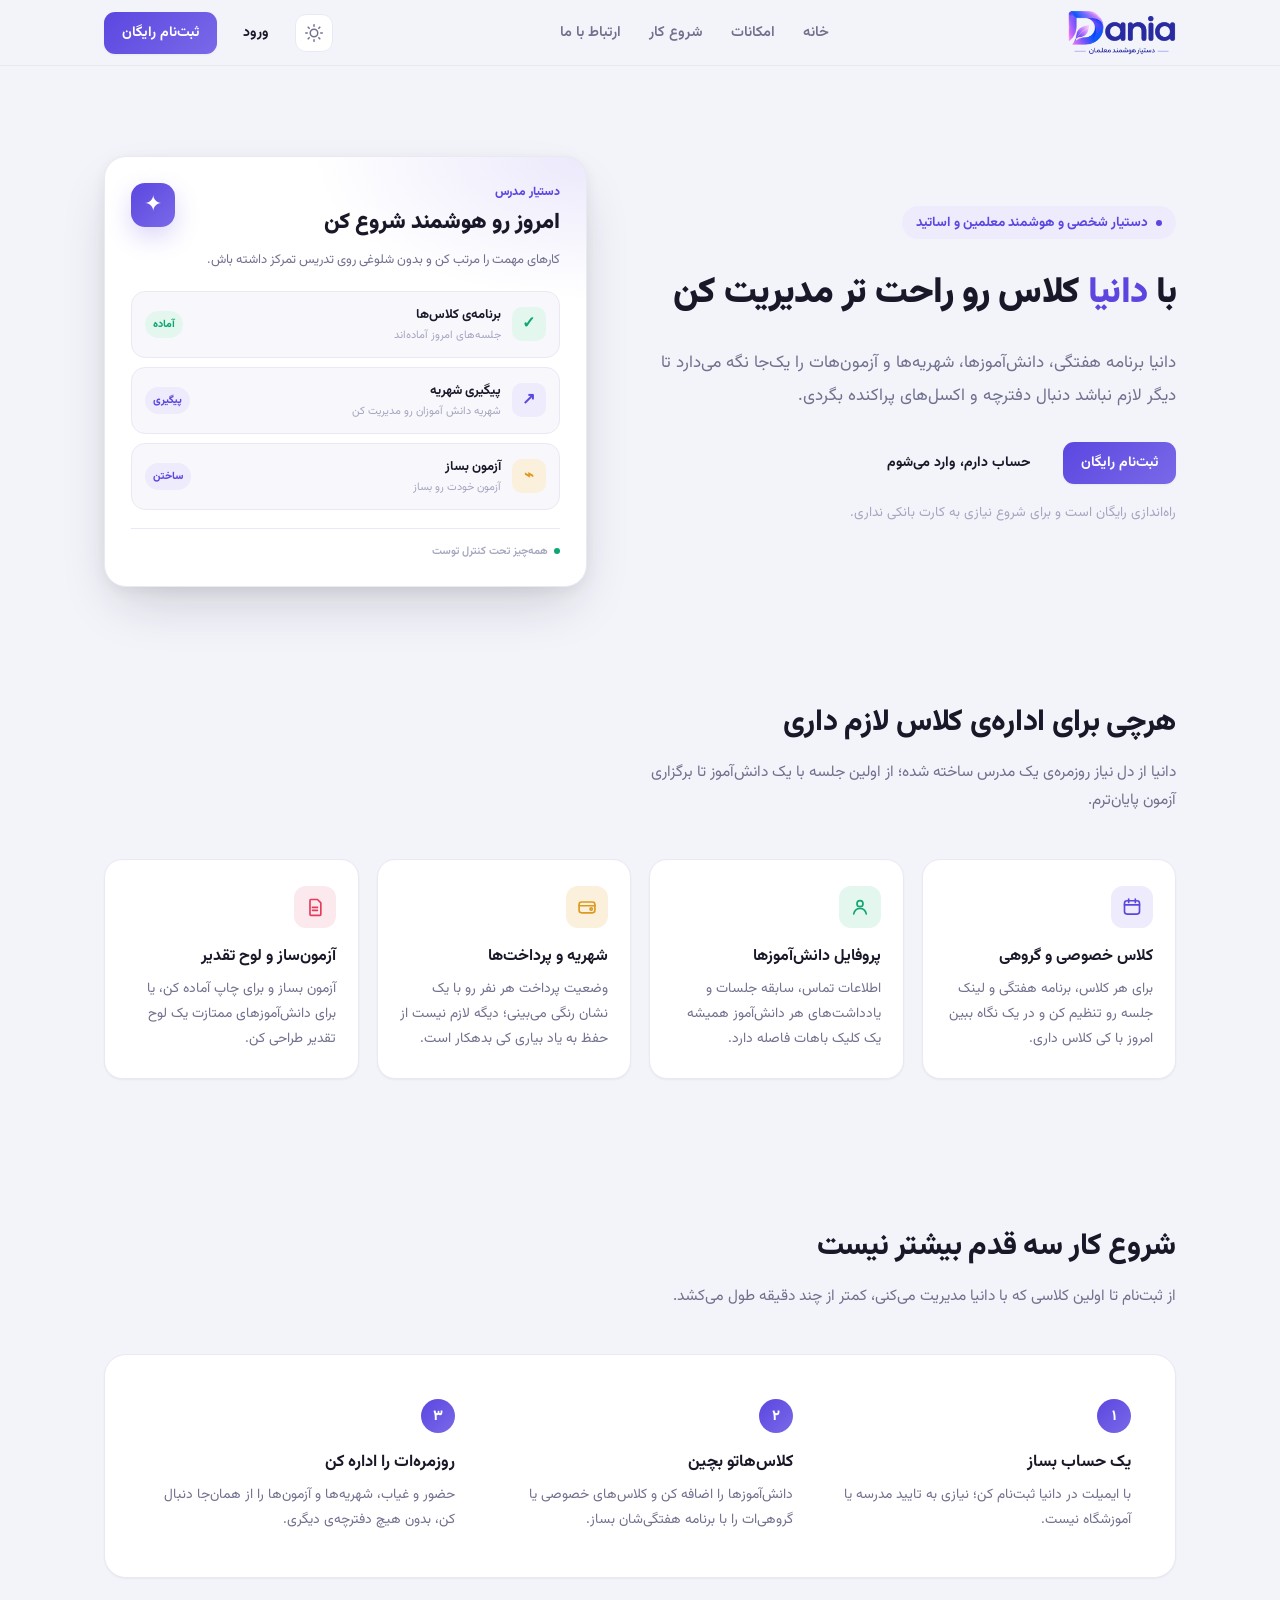
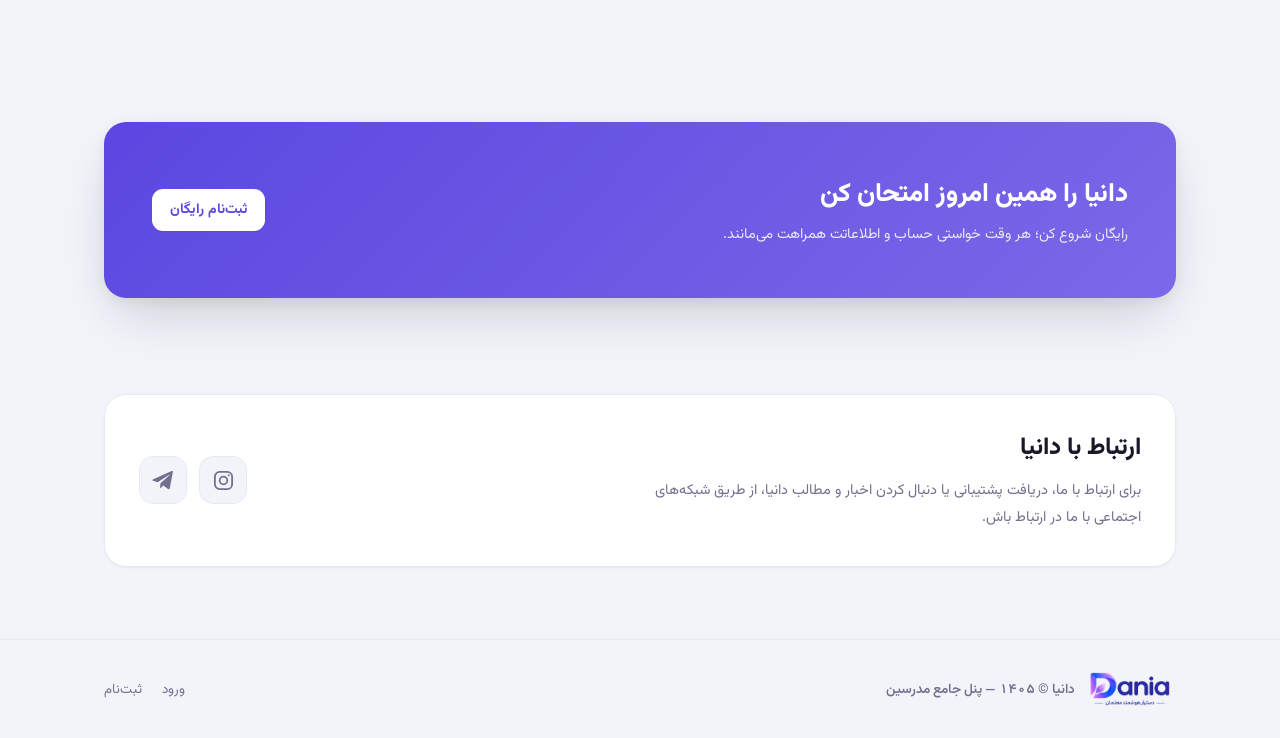
==== commit 71da110b: "Add files via upload" ====
--- a/index.html
+++ b/index.html
@@ -5,6 +5,7 @@
   <meta charset="UTF-8">
   <meta name="viewport" content="width=device-width, initial-scale=1">
   <title>دانیا - دستیار هوشمند معلمان</title>
+  <link rel="icon" type="image/png" href="[data-uri]">
   <meta name="description"
     content="دانیا، محیطی برای اداره‌ی کلاس‌های خصوصی و گروهی: برنامه هفتگی، دانش‌آموزها، شهریه‌ها و آزمون‌ها، همه در یک‌جا.">
   <link rel="preconnect" href="https://fonts.googleapis.com">
@@ -992,10 +993,10 @@
     <div class="wrap nav">
       <div class="nav-brand" aria-label="دانیا">
         <img class="site-logo site-logo-light"
-          src="[data-uri]"
+          src="[data-uri]